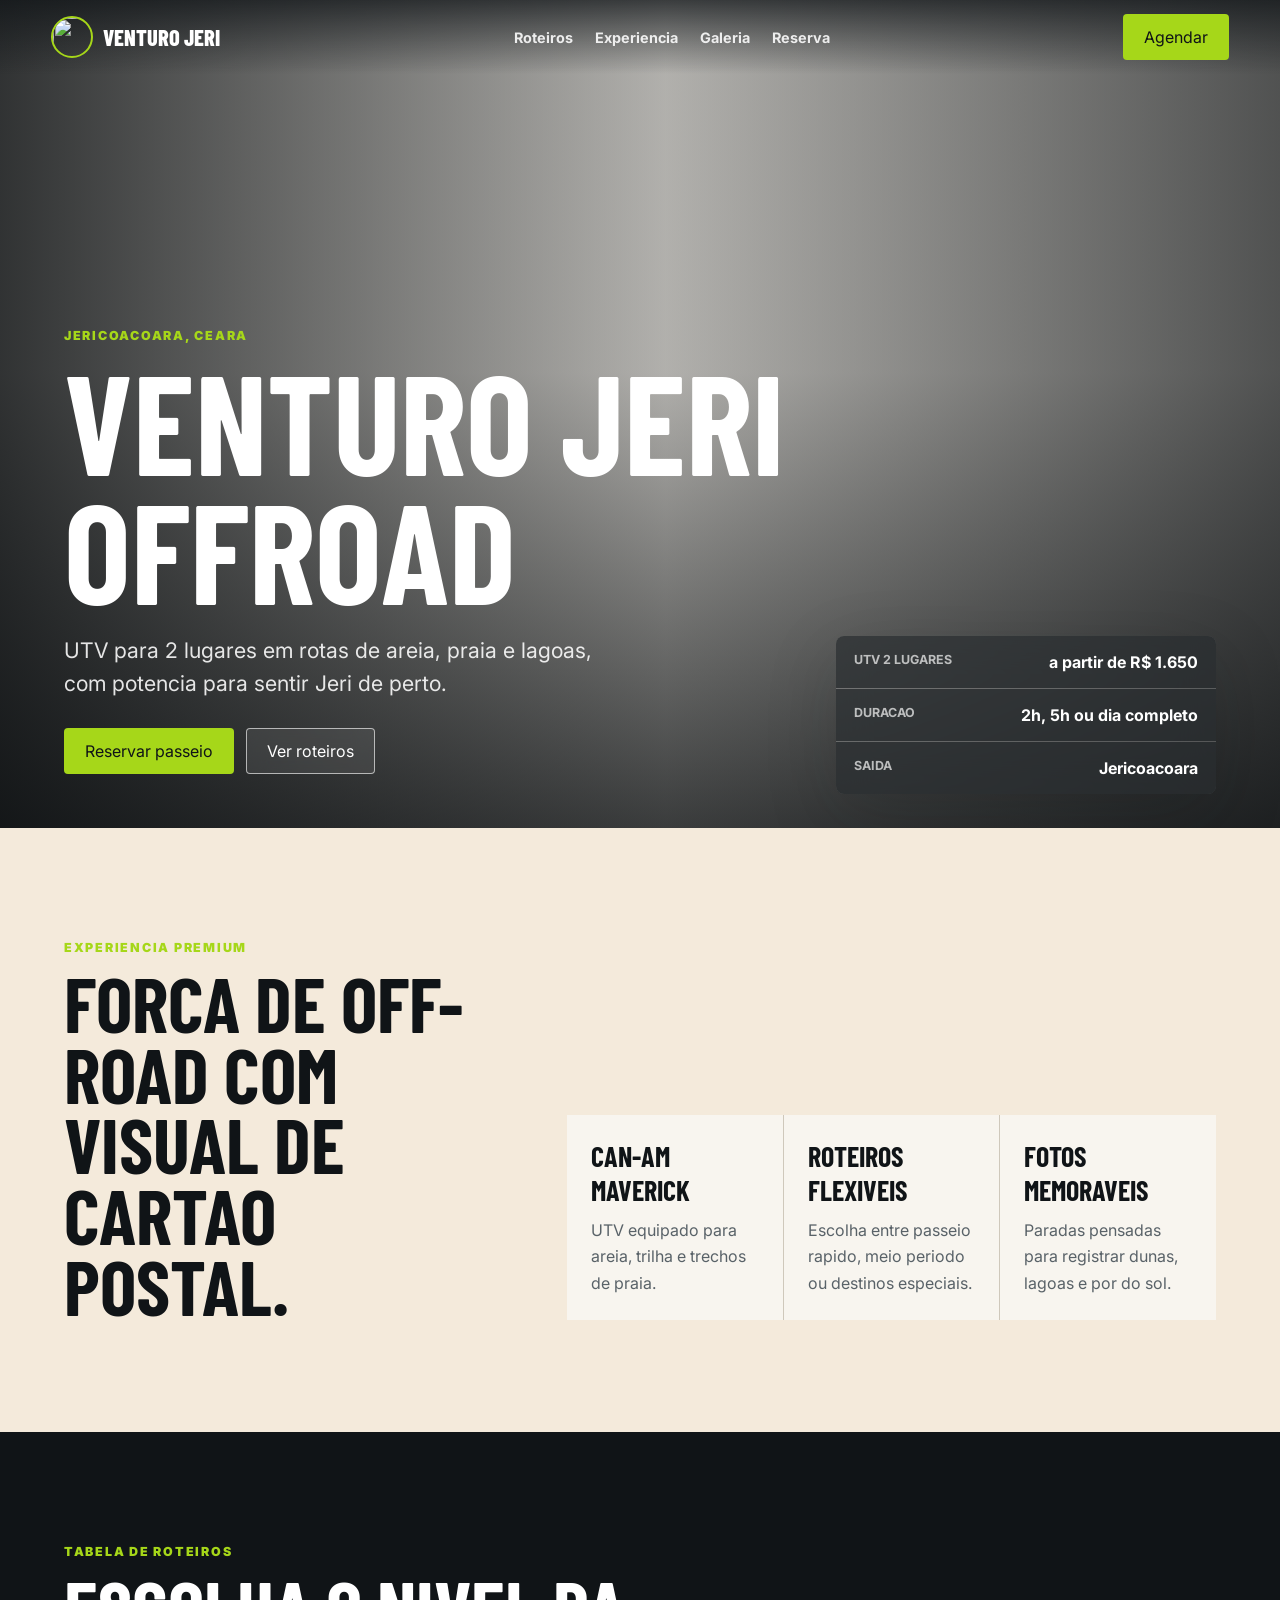
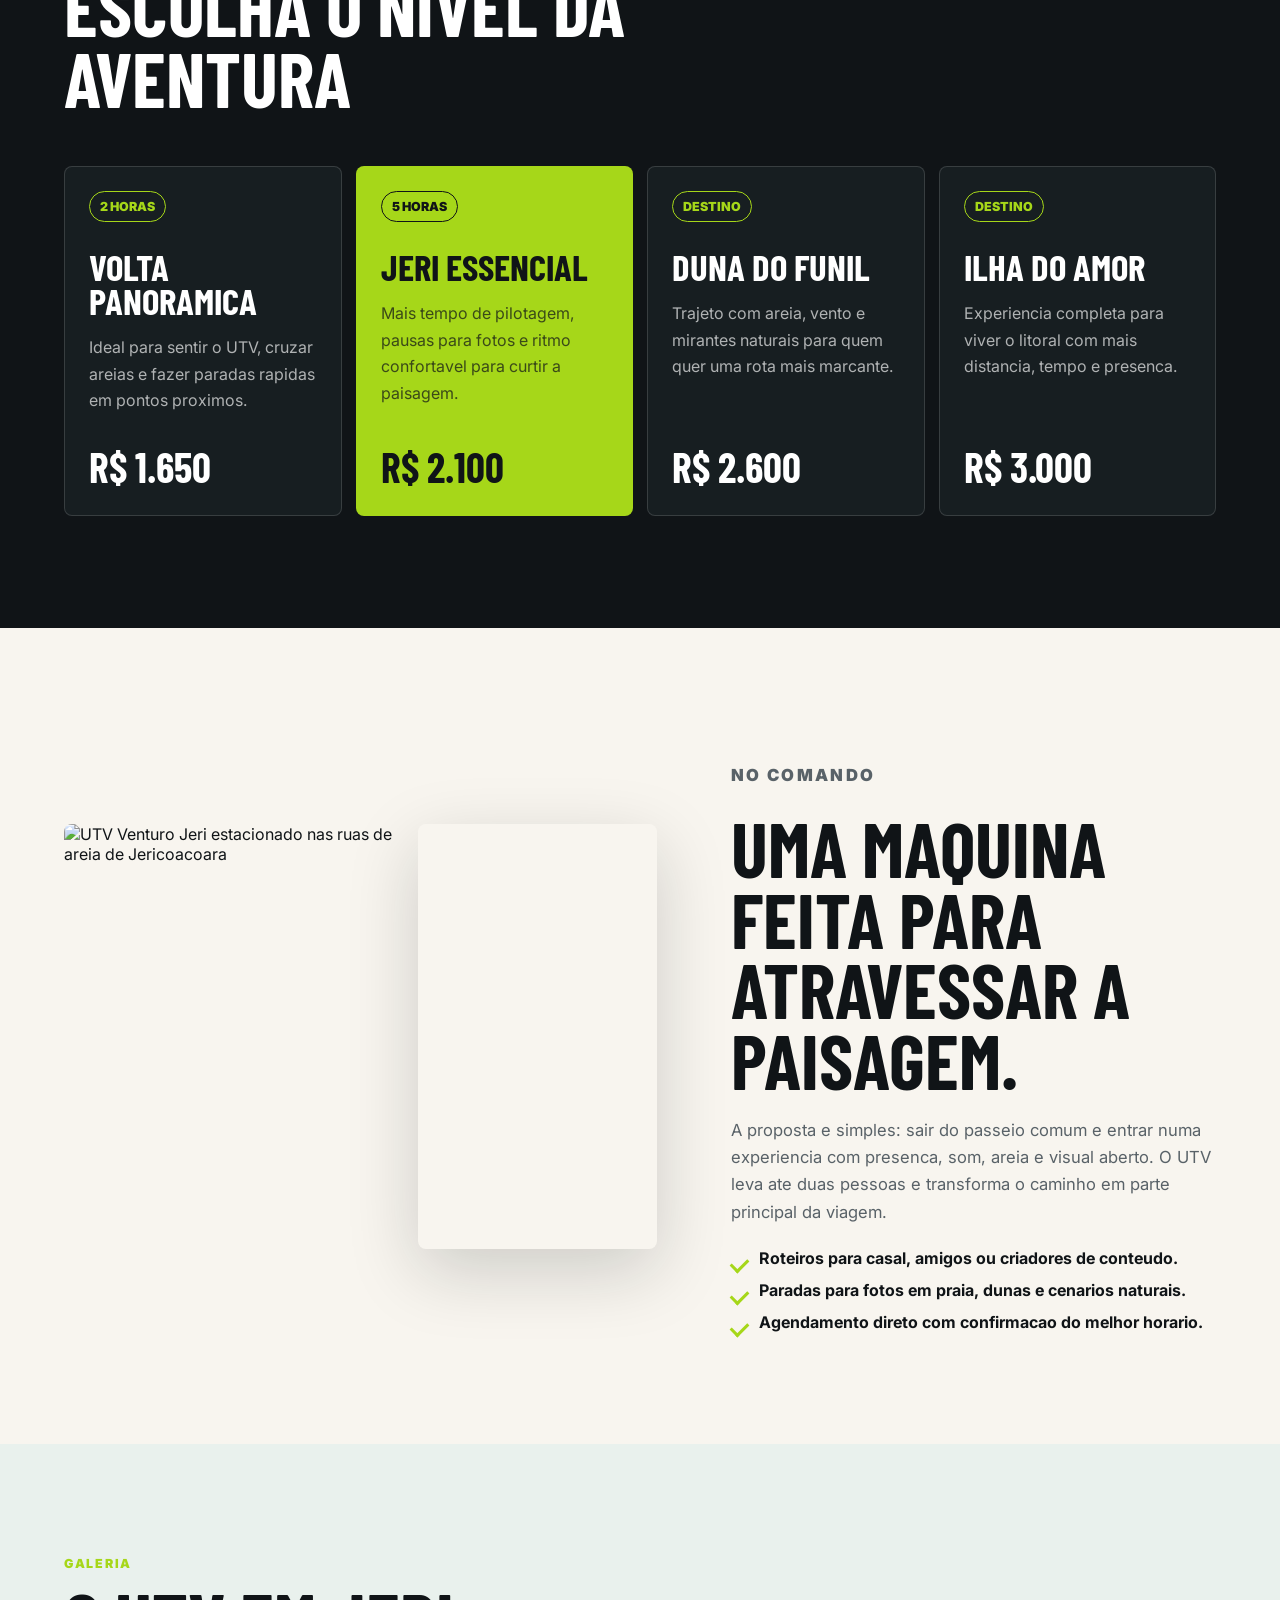
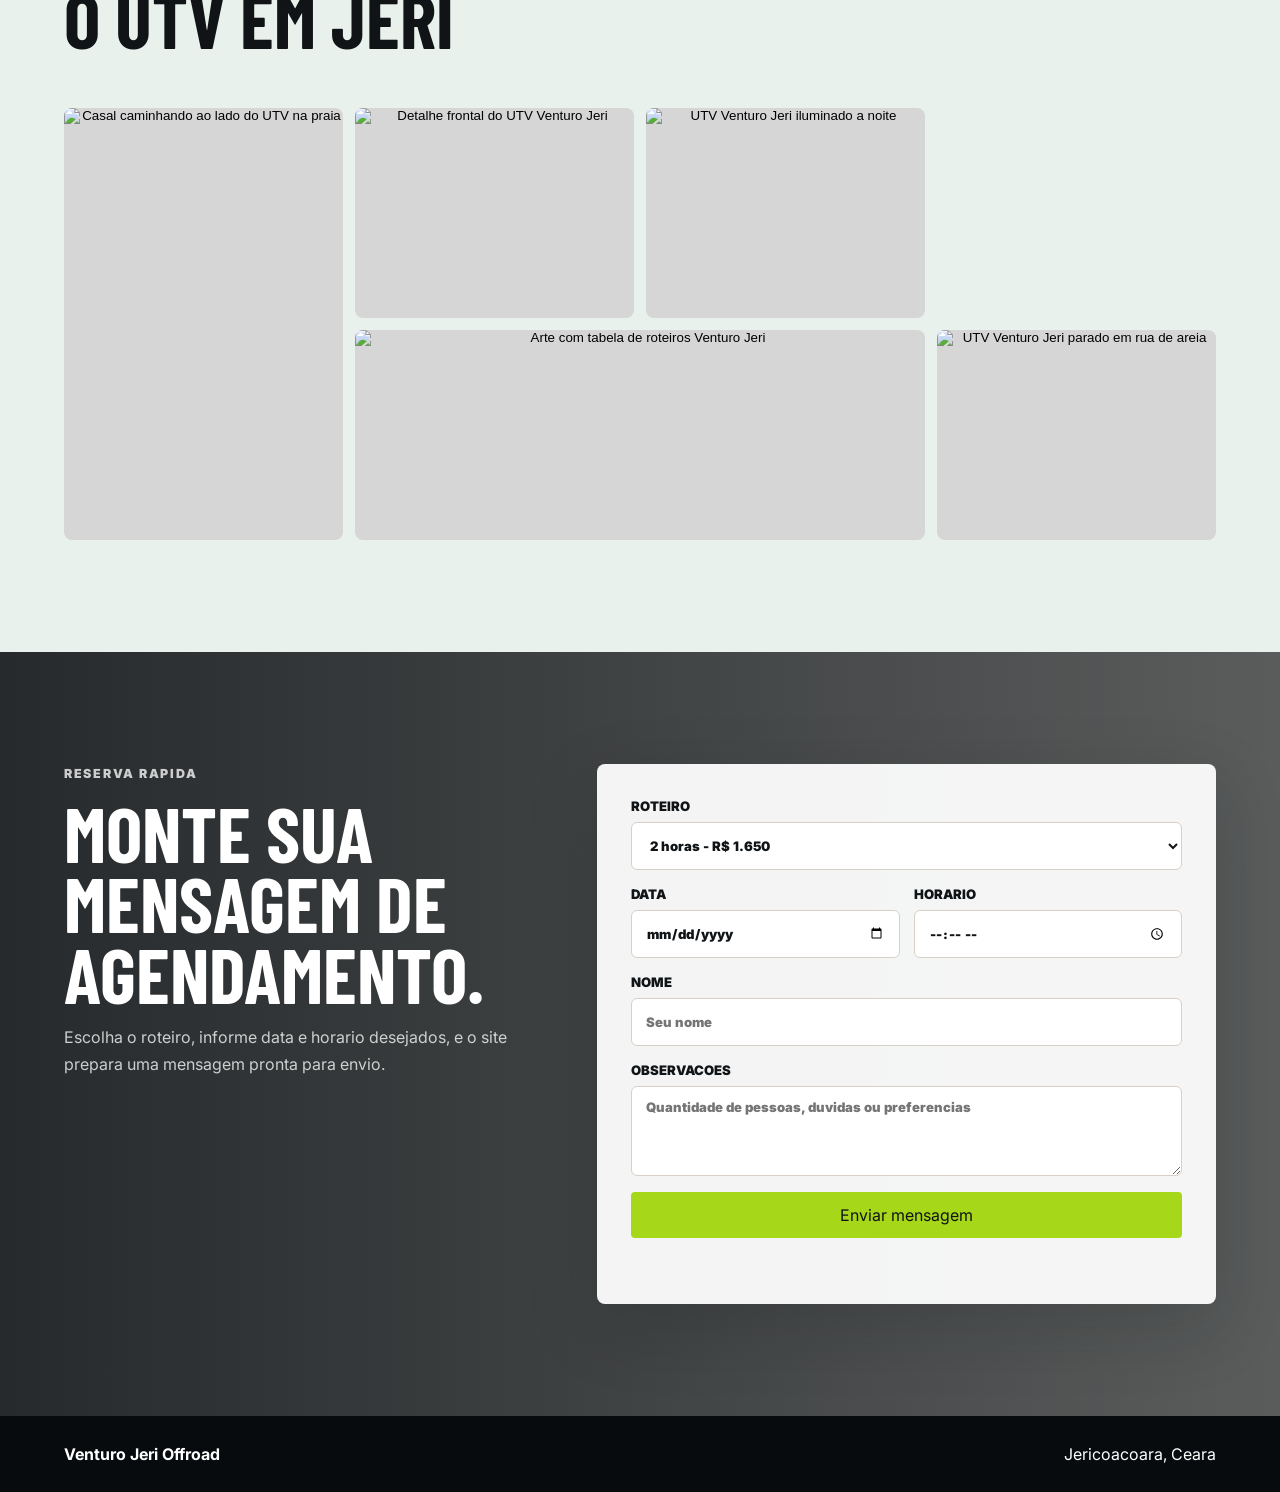
==== index.html @ 663010e0 "Add Supabase lead capture setup" ====
<!doctype html>
<html lang="pt-BR">
  <head>
    <meta charset="utf-8" />
    <meta name="viewport" content="width=device-width, initial-scale=1" />
    <meta
      name="description"
      content="Venturo Jeri Offroad: passeios de UTV em Jericoacoara, Ceara, com roteiros pelas dunas, lagoas e praias."
    />
    <link rel="canonical" href="https://venturojeri.com/" />
    <meta property="og:type" content="website" />
    <meta property="og:url" content="https://venturojeri.com/" />
    <meta property="og:title" content="Venturo Jeri Offroad" />
    <meta
      property="og:description"
      content="Passeios de UTV em Jericoacoara, Ceara, com roteiros pelas dunas, lagoas e praias."
    />
    <meta property="og:image" content="https://venturojeri.com/public/WhatsApp%20Image%202026-07-04%20at%2022.17.43%20(2).jpeg" />
    <meta name="twitter:card" content="summary_large_image" />
    <title>Venturo Jeri Offroad</title>
    <link rel="preconnect" href="https://fonts.googleapis.com" />
    <link rel="preconnect" href="https://fonts.gstatic.com" crossorigin />
    <link
      href="https://fonts.googleapis.com/css2?family=Barlow+Condensed:wght@600;700;800&family=Inter:wght@400;500;600;700&display=swap"
      rel="stylesheet"
    />
    <link rel="stylesheet" href="styles.css" />
  </head>
  <body>
    <header class="site-header" aria-label="Navegacao principal">
      <a class="brand" href="#top" aria-label="Venturo Jeri inicio">
        <img src="public/WhatsApp Image 2026-07-04 at 22.17.35.jpeg" alt="" />
        <span>Venturo Jeri</span>
      </a>
      <nav class="nav-links" aria-label="Secoes">
        <a href="#roteiros">Roteiros</a>
        <a href="#experiencia">Experiencia</a>
        <a href="#galeria">Galeria</a>
        <a href="#reserva">Reserva</a>
      </nav>
      <a class="header-action" href="#reserva">Agendar</a>
    </header>

    <main id="top">
      <section class="hero" aria-labelledby="hero-title">
        <video
          class="hero-media"
          autoplay
          muted
          loop
          playsinline
          poster="public/WhatsApp Image 2026-07-04 at 22.17.41.jpeg"
        >
          <source src="public/WhatsApp Video 2026-07-04 at 22.17.39.mp4" type="video/mp4" />
        </video>
        <div class="hero-overlay"></div>
        <div class="hero-content">
          <p class="eyebrow">Jericoacoara, Ceara</p>
          <h1 id="hero-title">Venturo Jeri Offroad</h1>
          <p class="hero-copy">
            UTV para 2 lugares em rotas de areia, praia e lagoas, com potencia para sentir Jeri de perto.
          </p>
          <div class="hero-actions" aria-label="Acoes principais">
            <a class="primary-button" href="#reserva">Reservar passeio</a>
            <a class="secondary-button" href="#roteiros">Ver roteiros</a>
          </div>
        </div>
        <aside class="hero-panel" aria-label="Resumo do passeio">
          <div>
            <span>UTV 2 lugares</span>
            <strong>a partir de R$ 1.650</strong>
          </div>
          <div>
            <span>Duracao</span>
            <strong>2h, 5h ou dia completo</strong>
          </div>
          <div>
            <span>Saida</span>
            <strong>Jericoacoara</strong>
          </div>
        </aside>
      </section>

      <section class="intro-section" aria-label="Destaques">
        <div class="intro-copy">
          <p class="eyebrow">Experiencia premium</p>
          <h2>Forca de off-road com visual de cartao postal.</h2>
        </div>
        <div class="feature-strip">
          <article>
            <strong>Can-Am Maverick</strong>
            <span>UTV equipado para areia, trilha e trechos de praia.</span>
          </article>
          <article>
            <strong>Roteiros flexiveis</strong>
            <span>Escolha entre passeio rapido, meio periodo ou destinos especiais.</span>
          </article>
          <article>
            <strong>Fotos memoraveis</strong>
            <span>Paradas pensadas para registrar dunas, lagoas e por do sol.</span>
          </article>
        </div>
      </section>

      <section class="routes-section" id="roteiros" aria-labelledby="routes-title">
        <div class="section-heading">
          <p class="eyebrow">Tabela de roteiros</p>
          <h2 id="routes-title">Escolha o nivel da aventura</h2>
        </div>
        <div class="route-grid">
          <article class="route-card">
            <span class="route-time">2 horas</span>
            <h3>Volta panoramica</h3>
            <p>Ideal para sentir o UTV, cruzar areias e fazer paradas rapidas em pontos proximos.</p>
            <strong>R$ 1.650</strong>
          </article>
          <article class="route-card featured">
            <span class="route-time">5 horas</span>
            <h3>Jeri essencial</h3>
            <p>Mais tempo de pilotagem, pausas para fotos e ritmo confortavel para curtir a paisagem.</p>
            <strong>R$ 2.100</strong>
          </article>
          <article class="route-card">
            <span class="route-time">Destino</span>
            <h3>Duna do Funil</h3>
            <p>Trajeto com areia, vento e mirantes naturais para quem quer uma rota mais marcante.</p>
            <strong>R$ 2.600</strong>
          </article>
          <article class="route-card">
            <span class="route-time">Destino</span>
            <h3>Ilha do Amor</h3>
            <p>Experiencia completa para viver o litoral com mais distancia, tempo e presenca.</p>
            <strong>R$ 3.000</strong>
          </article>
        </div>
      </section>

      <section class="experience-section" id="experiencia" aria-labelledby="experience-title">
        <div class="experience-media">
          <img src="public/WhatsApp Image 2026-07-04 at 22.17.40 (1).jpeg" alt="UTV Venturo Jeri estacionado nas ruas de areia de Jericoacoara" />
          <video autoplay muted loop playsinline poster="public/WhatsApp Image 2026-07-04 at 22.17.30.jpeg">
            <source src="public/WhatsApp Video 2026-07-04 at 22.17.34.mp4" type="video/mp4" />
          </video>
        </div>
        <div class="experience-copy">
          <p class="eyebrow">No comando</p>
          <h2 id="experience-title">Uma maquina feita para atravessar a paisagem.</h2>
          <p>
            A proposta e simples: sair do passeio comum e entrar numa experiencia com presenca, som, areia e
            visual aberto. O UTV leva ate duas pessoas e transforma o caminho em parte principal da viagem.
          </p>
          <ul class="check-list">
            <li>Roteiros para casal, amigos ou criadores de conteudo.</li>
            <li>Paradas para fotos em praia, dunas e cenarios naturais.</li>
            <li>Agendamento direto com confirmacao do melhor horario.</li>
          </ul>
        </div>
      </section>

      <section class="gallery-section" id="galeria" aria-labelledby="gallery-title">
        <div class="section-heading">
          <p class="eyebrow">Galeria</p>
          <h2 id="gallery-title">O UTV em Jeri</h2>
        </div>
        <div class="gallery-grid">
          <button class="gallery-item tall" type="button" data-src="public/WhatsApp Image 2026-07-04 at 22.17.41.jpeg">
            <img src="public/WhatsApp Image 2026-07-04 at 22.17.41.jpeg" alt="Casal caminhando ao lado do UTV na praia" />
          </button>
          <button class="gallery-item" type="button" data-src="public/WhatsApp Image 2026-07-04 at 22.17.42.jpeg">
            <img src="public/WhatsApp Image 2026-07-04 at 22.17.42.jpeg" alt="Detalhe frontal do UTV Venturo Jeri" />
          </button>
          <button class="gallery-item" type="button" data-src="public/WhatsApp Image 2026-07-04 at 22.17.30.jpeg">
            <img src="public/WhatsApp Image 2026-07-04 at 22.17.30.jpeg" alt="UTV Venturo Jeri iluminado a noite" />
          </button>
          <button class="gallery-item wide" type="button" data-src="public/WhatsApp Image 2026-07-04 at 22.17.43 (2).jpeg">
            <img src="public/WhatsApp Image 2026-07-04 at 22.17.43 (2).jpeg" alt="Arte com tabela de roteiros Venturo Jeri" />
          </button>
          <button class="gallery-item" type="button" data-src="public/WhatsApp Image 2026-07-04 at 22.17.40 (1).jpeg">
            <img src="public/WhatsApp Image 2026-07-04 at 22.17.40 (1).jpeg" alt="UTV Venturo Jeri parado em rua de areia" />
          </button>
        </div>
      </section>

      <section class="booking-section" id="reserva" aria-labelledby="booking-title">
        <div class="booking-copy">
          <p class="eyebrow">Reserva rapida</p>
          <h2 id="booking-title">Monte sua mensagem de agendamento.</h2>
          <p>
            Escolha o roteiro, informe data e horario desejados, e o site prepara uma mensagem pronta para envio.
          </p>
        </div>
        <form class="booking-form" id="booking-form">
          <label>
            Roteiro
            <select id="route" name="route">
              <option value="2 horas - R$ 1.650">2 horas - R$ 1.650</option>
              <option value="5 horas - R$ 2.100">5 horas - R$ 2.100</option>
              <option value="Duna do Funil - R$ 2.600">Duna do Funil - R$ 2.600</option>
              <option value="Ilha do Amor - R$ 3.000">Ilha do Amor - R$ 3.000</option>
            </select>
          </label>
          <div class="form-row">
            <label>
              Data
              <input id="date" name="date" type="date" />
            </label>
            <label>
              Horario
              <input id="time" name="time" type="time" />
            </label>
          </div>
          <label>
            Nome
            <input id="name" name="name" type="text" placeholder="Seu nome" autocomplete="name" />
          </label>
          <label>
            Observacoes
            <textarea id="notes" name="notes" rows="4" placeholder="Quantidade de pessoas, duvidas ou preferencias"></textarea>
          </label>
          <button class="primary-button full" id="booking-submit" type="submit">Enviar mensagem</button>
          <p class="form-status" id="form-status" aria-live="polite"></p>
        </form>
      </section>
    </main>

    <div class="lightbox" id="lightbox" hidden>
      <button class="lightbox-close" type="button" aria-label="Fechar imagem">x</button>
      <img src="" alt="" />
    </div>

    <footer class="site-footer">
      <strong>Venturo Jeri Offroad</strong>
      <span>Jericoacoara, Ceara</span>
    </footer>

    <script src="script.js"></script>
  </body>
</html>
---- styles.css ----
:root {
  --ink: #101417;
  --muted: #596268;
  --paper: #f8f5ef;
  --sand: #d5ad72;
  --sea: #0f6f7c;
  --lime: #a6d719;
  --blue: #153f8f;
  --white: #ffffff;
  --shadow: 0 22px 70px rgba(16, 20, 23, 0.18);
}

* {
  box-sizing: border-box;
}

html {
  scroll-behavior: smooth;
}

body {
  margin: 0;
  color: var(--ink);
  background: var(--paper);
  font-family: Inter, system-ui, -apple-system, BlinkMacSystemFont, "Segoe UI", sans-serif;
}

img,
video {
  display: block;
  max-width: 100%;
}

a {
  color: inherit;
  text-decoration: none;
}

.site-header {
  position: fixed;
  top: 0;
  left: 0;
  right: 0;
  z-index: 20;
  display: grid;
  grid-template-columns: auto 1fr auto;
  align-items: center;
  gap: 24px;
  padding: 14px clamp(18px, 4vw, 52px);
  color: var(--white);
  background: linear-gradient(180deg, rgba(16, 20, 23, 0.74), rgba(16, 20, 23, 0));
}

.brand {
  display: inline-flex;
  align-items: center;
  gap: 10px;
  font-family: "Barlow Condensed", sans-serif;
  font-size: 1.4rem;
  font-weight: 800;
  text-transform: uppercase;
}

.brand img {
  width: 42px;
  height: 42px;
  border-radius: 50%;
  object-fit: cover;
  border: 2px solid var(--lime);
}

.nav-links {
  justify-self: center;
  display: flex;
  gap: 22px;
  font-size: 0.9rem;
  font-weight: 700;
}

.nav-links a {
  opacity: 0.88;
}

.nav-links a:hover {
  opacity: 1;
}

.header-action,
.primary-button,
.secondary-button {
  display: inline-flex;
  align-items: center;
  justify-content: center;
  min-height: 46px;
  padding: 0 20px;
  border-radius: 4px;
  font-weight: 800;
  border: 1px solid transparent;
  cursor: pointer;
  font: inherit;
}

.header-action,
.primary-button {
  color: #101417;
  background: var(--lime);
}

.secondary-button {
  color: var(--white);
  border-color: rgba(255, 255, 255, 0.62);
  background: rgba(255, 255, 255, 0.08);
  backdrop-filter: blur(10px);
}

.hero {
  position: relative;
  min-height: 92vh;
  display: grid;
  align-items: end;
  padding: 132px clamp(18px, 5vw, 70px) 54px;
  color: var(--white);
  overflow: hidden;
}

.hero-media,
.hero-overlay {
  position: absolute;
  inset: 0;
  width: 100%;
  height: 100%;
}

.hero-media {
  object-fit: cover;
}

.hero-overlay {
  background:
    linear-gradient(90deg, rgba(8, 11, 13, 0.82), rgba(8, 11, 13, 0.25) 52%, rgba(8, 11, 13, 0.68)),
    linear-gradient(0deg, rgba(8, 11, 13, 0.72), rgba(8, 11, 13, 0.06) 55%);
}

.hero-content {
  position: relative;
  z-index: 2;
  width: min(760px, 100%);
}

.eyebrow {
  margin: 0 0 12px;
  color: var(--lime);
  font-size: 0.78rem;
  font-weight: 900;
  letter-spacing: 0.14em;
  text-transform: uppercase;
}

h1,
h2,
h3 {
  margin: 0;
  font-family: "Barlow Condensed", Impact, sans-serif;
  line-height: 0.92;
  text-transform: uppercase;
}

h1 {
  max-width: 760px;
  font-size: clamp(4.6rem, 11vw, 9.6rem);
}

h2 {
  font-size: clamp(2.8rem, 6vw, 5.6rem);
}

h3 {
  font-size: 2.3rem;
}

.hero-copy {
  max-width: 560px;
  margin: 20px 0 28px;
  color: rgba(255, 255, 255, 0.88);
  font-size: clamp(1.05rem, 2vw, 1.34rem);
  line-height: 1.55;
}

.hero-actions {
  display: flex;
  flex-wrap: wrap;
  gap: 12px;
}

.hero-panel {
  position: absolute;
  right: clamp(18px, 5vw, 70px);
  bottom: 34px;
  z-index: 3;
  width: min(380px, calc(100% - 36px));
  display: grid;
  gap: 1px;
  overflow: hidden;
  border-radius: 8px;
  background: rgba(255, 255, 255, 0.2);
  box-shadow: var(--shadow);
  backdrop-filter: blur(18px);
}

.hero-panel div {
  display: flex;
  justify-content: space-between;
  gap: 18px;
  padding: 16px 18px;
  background: rgba(16, 20, 23, 0.62);
}

.hero-panel span {
  color: rgba(255, 255, 255, 0.68);
  font-size: 0.78rem;
  font-weight: 700;
  text-transform: uppercase;
}

.hero-panel strong {
  text-align: right;
}

section:not(.hero) {
  padding: clamp(62px, 9vw, 112px) clamp(18px, 5vw, 70px);
}

.intro-section {
  display: grid;
  grid-template-columns: minmax(260px, 0.8fr) 1.2fr;
  gap: clamp(32px, 6vw, 70px);
  align-items: end;
  background: #f4eadb;
}

.feature-strip {
  display: grid;
  grid-template-columns: repeat(3, 1fr);
  gap: 1px;
  background: rgba(16, 20, 23, 0.16);
}

.feature-strip article {
  min-height: 150px;
  padding: 24px;
  background: var(--paper);
}

.feature-strip strong,
.feature-strip span {
  display: block;
}

.feature-strip strong {
  margin-bottom: 10px;
  font-family: "Barlow Condensed", sans-serif;
  font-size: 1.75rem;
  text-transform: uppercase;
}

.feature-strip span,
.route-card p,
.experience-copy p,
.booking-copy p {
  color: var(--muted);
  line-height: 1.65;
}

.routes-section {
  background: var(--ink);
  color: var(--white);
}

.section-heading {
  max-width: 780px;
  margin-bottom: clamp(28px, 5vw, 54px);
}

.route-grid {
  display: grid;
  grid-template-columns: repeat(4, 1fr);
  gap: 14px;
}

.route-card {
  min-height: 350px;
  display: flex;
  flex-direction: column;
  padding: 24px;
  border: 1px solid rgba(255, 255, 255, 0.14);
  border-radius: 8px;
  background: #171e21;
}

.route-card.featured {
  color: var(--ink);
  background: var(--lime);
  border-color: transparent;
}

.route-time {
  width: fit-content;
  margin-bottom: 28px;
  padding: 7px 10px;
  color: var(--lime);
  border: 1px solid currentColor;
  border-radius: 999px;
  font-size: 0.78rem;
  font-weight: 900;
  text-transform: uppercase;
}

.featured .route-time {
  color: var(--ink);
}

.route-card p {
  margin: 16px 0 auto;
  color: rgba(255, 255, 255, 0.66);
}

.featured p {
  color: rgba(16, 20, 23, 0.72);
}

.route-card strong {
  margin-top: 24px;
  font-family: "Barlow Condensed", sans-serif;
  font-size: 2.6rem;
}

.experience-section {
  display: grid;
  grid-template-columns: 1.1fr 0.9fr;
  gap: clamp(32px, 6vw, 74px);
  align-items: center;
}

.experience-media {
  display: grid;
  grid-template-columns: 0.9fr 1.1fr;
  gap: 14px;
  align-items: end;
}

.experience-media img,
.experience-media video,
.gallery-item img {
  width: 100%;
  height: 100%;
  object-fit: cover;
}

.experience-media img {
  aspect-ratio: 4 / 5;
  border-radius: 8px;
}

.experience-media video {
  aspect-ratio: 3 / 4;
  border-radius: 8px;
  box-shadow: var(--shadow);
}

.experience-copy p {
  margin: 22px 0;
  font-size: 1.04rem;
}

.check-list {
  display: grid;
  gap: 12px;
  margin: 0;
  padding: 0;
  list-style: none;
}

.check-list li {
  position: relative;
  padding-left: 28px;
  font-weight: 700;
}

.check-list li::before {
  content: "";
  position: absolute;
  left: 0;
  top: 0.58em;
  width: 14px;
  height: 8px;
  border-left: 3px solid var(--lime);
  border-bottom: 3px solid var(--lime);
  transform: rotate(-45deg);
}

.gallery-section {
  background: #e9f1ed;
}

.gallery-grid {
  display: grid;
  grid-template-columns: repeat(4, 1fr);
  grid-auto-rows: 210px;
  gap: 12px;
}

.gallery-item {
  padding: 0;
  overflow: hidden;
  border: 0;
  border-radius: 8px;
  background: #d6d6d6;
  cursor: pointer;
}

.gallery-item img {
  transition: transform 0.35s ease;
}

.gallery-item:hover img {
  transform: scale(1.05);
}

.gallery-item.tall {
  grid-row: span 2;
}

.gallery-item.wide {
  grid-column: span 2;
}

.booking-section {
  display: grid;
  grid-template-columns: 0.85fr 1.15fr;
  gap: clamp(28px, 6vw, 76px);
  align-items: start;
  color: var(--white);
  background:
    linear-gradient(90deg, rgba(16, 20, 23, 0.9), rgba(16, 20, 23, 0.68)),
    url("public/WhatsApp Image 2026-07-04 at 22.17.43.jpeg") center / cover;
}

.booking-copy p {
  color: rgba(255, 255, 255, 0.76);
}

.booking-form {
  display: grid;
  gap: 16px;
  padding: clamp(20px, 4vw, 34px);
  border-radius: 8px;
  background: rgba(255, 255, 255, 0.94);
  color: var(--ink);
  box-shadow: var(--shadow);
}

.form-row {
  display: grid;
  grid-template-columns: 1fr 1fr;
  gap: 14px;
}

label {
  display: grid;
  gap: 8px;
  font-size: 0.82rem;
  font-weight: 900;
  text-transform: uppercase;
}

input,
select,
textarea {
  width: 100%;
  min-height: 48px;
  padding: 12px 14px;
  color: var(--ink);
  border: 1px solid #d8d0c5;
  border-radius: 6px;
  background: var(--white);
  font: inherit;
}

textarea {
  resize: vertical;
}

.primary-button.full {
  width: 100%;
}

.form-status {
  min-height: 20px;
  margin: -4px 0 0;
  color: var(--muted);
  font-size: 0.88rem;
  font-weight: 700;
  line-height: 1.4;
  text-transform: none;
}

.lightbox {
  position: fixed;
  inset: 0;
  z-index: 50;
  display: grid;
  place-items: center;
  padding: 22px;
  background: rgba(16, 20, 23, 0.9);
}

.lightbox[hidden] {
  display: none;
}

.lightbox img {
  max-height: 88vh;
  border-radius: 8px;
  box-shadow: var(--shadow);
}

.lightbox-close {
  position: absolute;
  top: 18px;
  right: 18px;
  width: 44px;
  height: 44px;
  border: 1px solid rgba(255, 255, 255, 0.4);
  border-radius: 50%;
  color: var(--white);
  background: rgba(255, 255, 255, 0.08);
  font-size: 1.1rem;
  cursor: pointer;
}

.site-footer {
  display: flex;
  justify-content: space-between;
  gap: 18px;
  padding: 28px clamp(18px, 5vw, 70px);
  color: var(--white);
  background: #080b0d;
}

@media (max-width: 980px) {
  .site-header {
    grid-template-columns: 1fr auto;
  }

  .nav-links {
    display: none;
  }

  .hero {
    min-height: 96vh;
    padding-bottom: 230px;
  }

  .hero-panel {
    left: 18px;
    right: 18px;
    bottom: 26px;
    width: auto;
  }

  .intro-section,
  .experience-section,
  .booking-section {
    grid-template-columns: 1fr;
  }

  .feature-strip,
  .route-grid {
    grid-template-columns: repeat(2, 1fr);
  }

  .gallery-grid {
    grid-template-columns: repeat(2, 1fr);
  }
}

@media (max-width: 620px) {
  .site-header {
    padding: 12px 14px;
  }

  .brand span {
    font-size: 1.1rem;
  }

  .header-action {
    min-height: 40px;
    padding: 0 14px;
  }

  h1 {
    font-size: clamp(4.1rem, 18vw, 5.8rem);
  }

  h2 {
    font-size: 3rem;
  }

  .hero {
    padding-left: 16px;
    padding-right: 16px;
  }

  .hero-panel div {
    display: grid;
    gap: 4px;
  }

  .hero-panel strong {
    text-align: left;
  }

  .hero-actions,
  .feature-strip,
  .route-grid,
  .gallery-grid,
  .form-row,
  .site-footer {
    grid-template-columns: 1fr;
  }

  .hero-actions {
    display: grid;
  }

  .experience-media {
    grid-template-columns: 1fr;
  }

  .gallery-item.tall,
  .gallery-item.wide {
    grid-column: auto;
    grid-row: auto;
  }
}
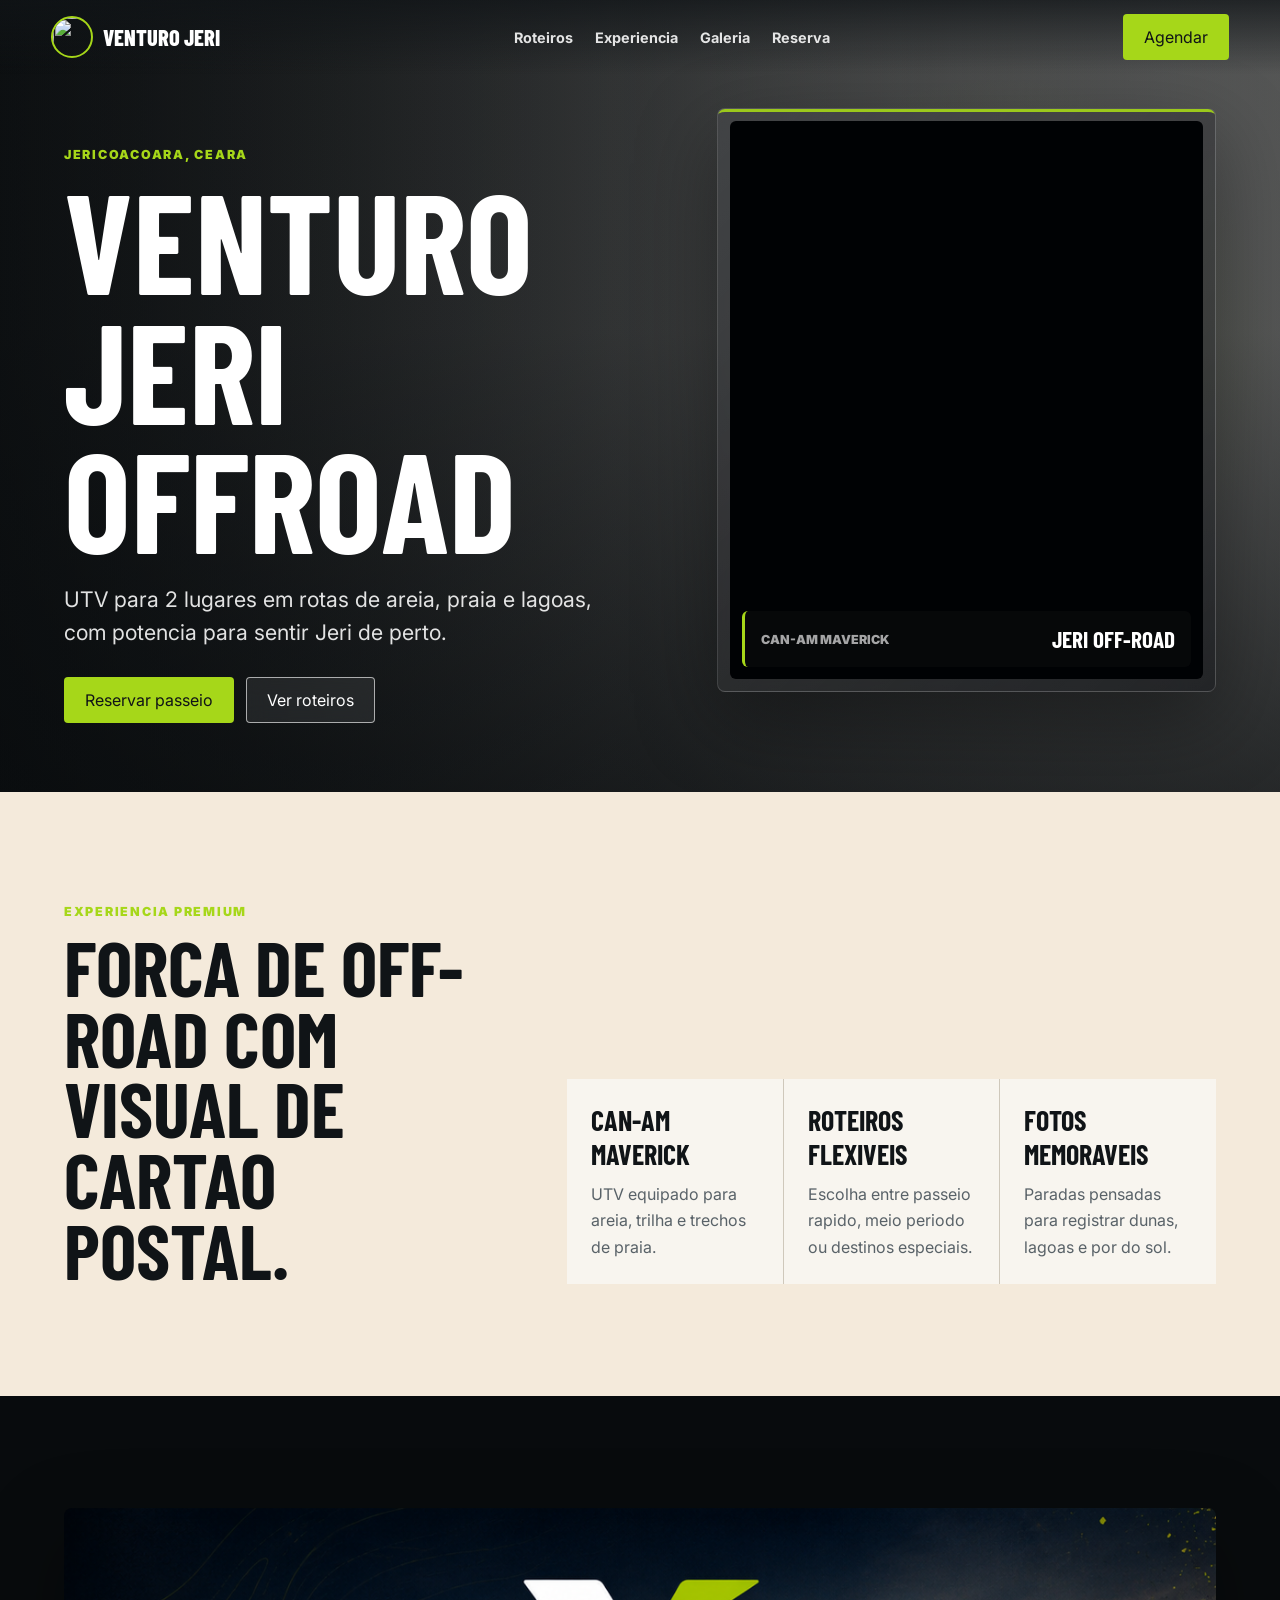
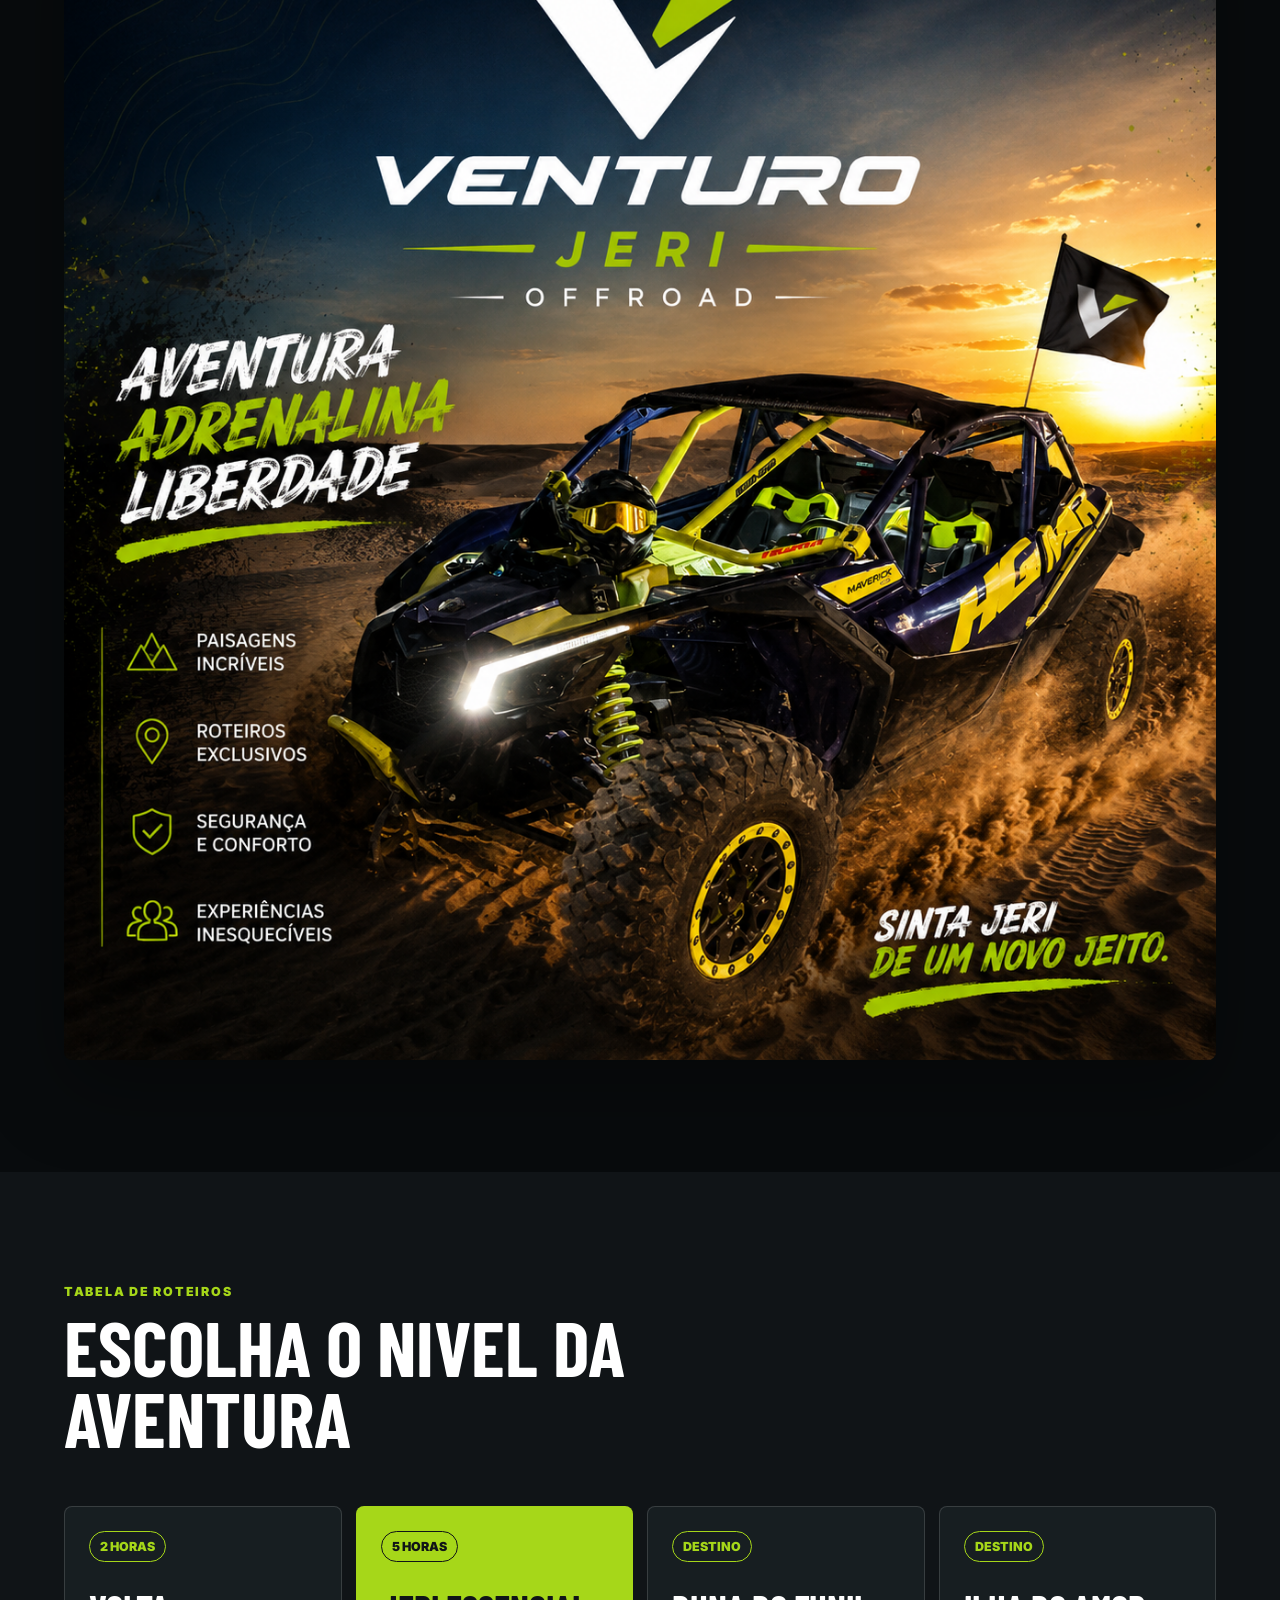
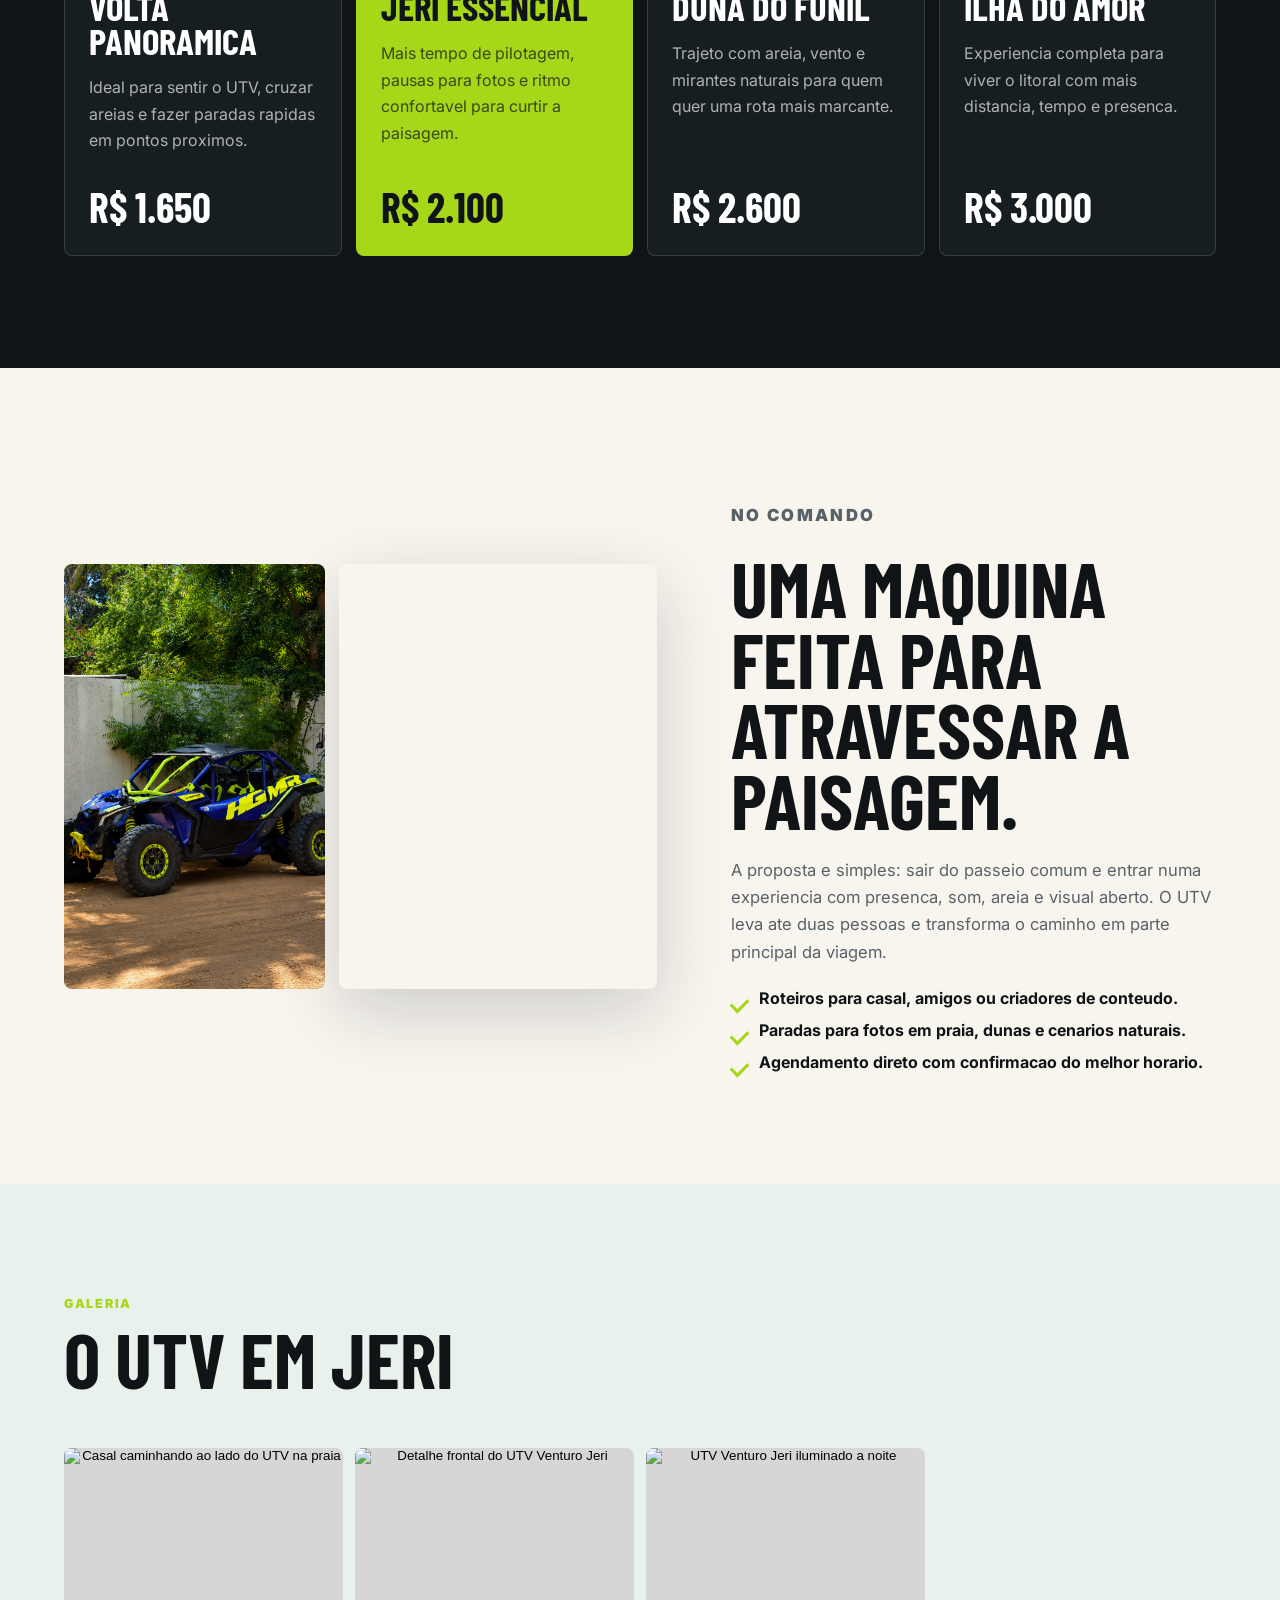
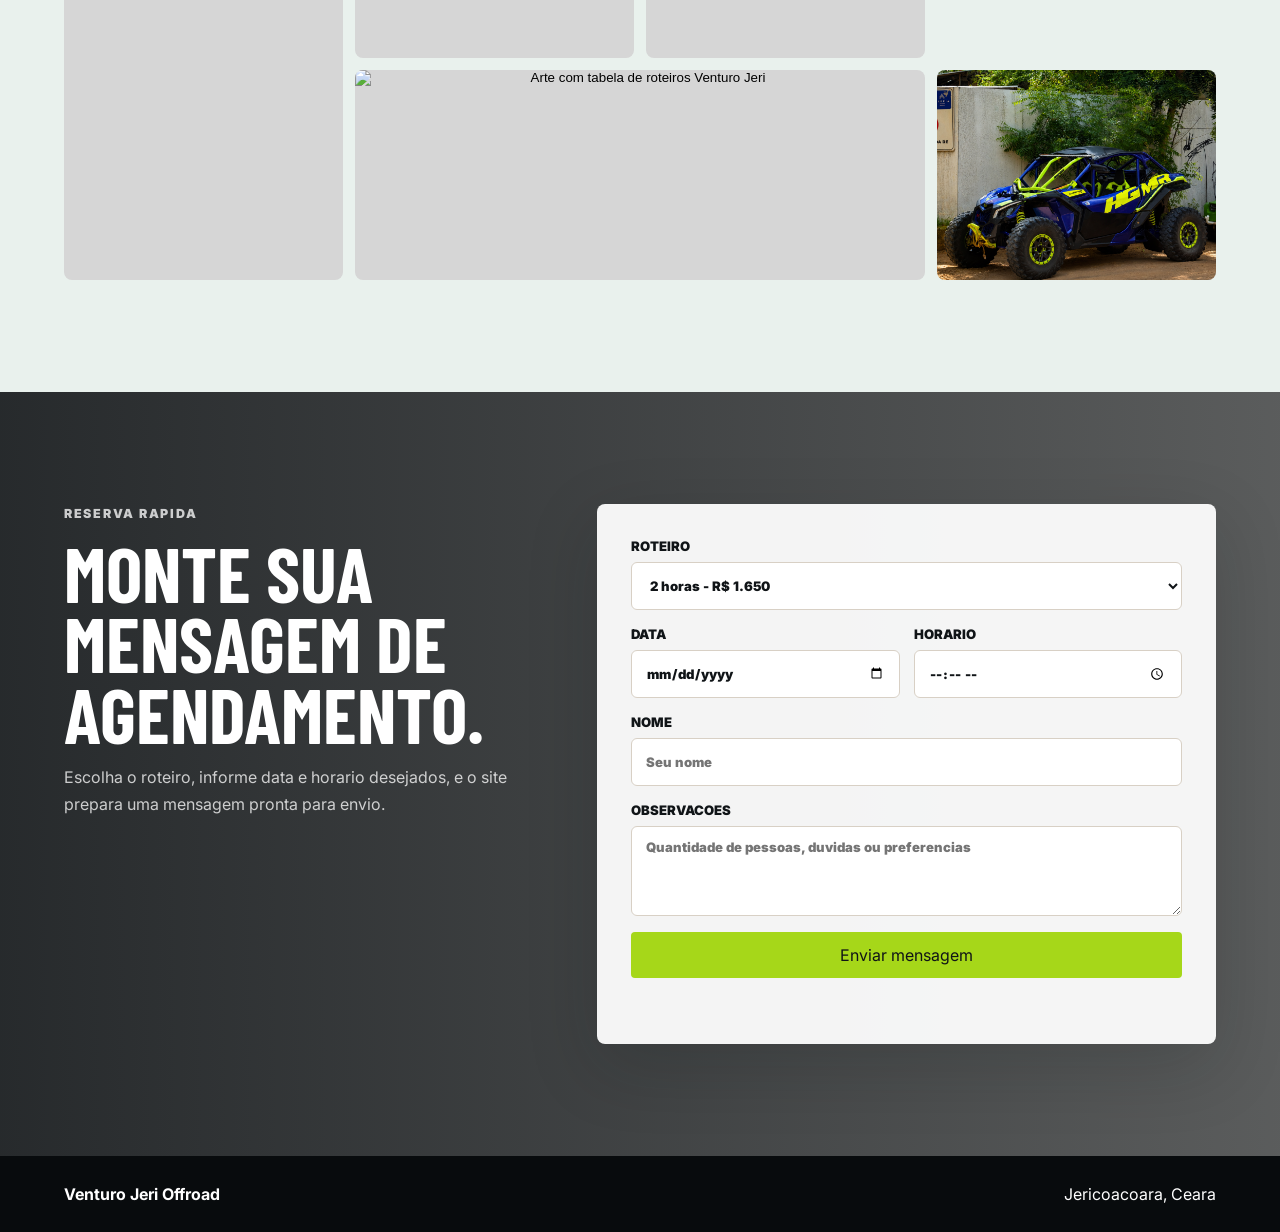
==== commit 05742eb0: "Add Instagram links page and updated media" ====
--- a/index.html
+++ b/index.html
@@ -43,16 +43,22 @@
 
     <main id="top">
       <section class="hero" aria-labelledby="hero-title">
-        <video
-          class="hero-media"
-          autoplay
-          muted
-          loop
-          playsinline
-          poster="public/WhatsApp Image 2026-07-04 at 22.17.41.jpeg"
-        >
-          <source src="public/WhatsApp Video 2026-07-04 at 22.17.39.mp4" type="video/mp4" />
-        </video>
+        <div class="hero-video-frame" aria-hidden="true">
+          <video
+            class="hero-media"
+            autoplay
+            muted
+            loop
+            playsinline
+            poster="public/WhatsApp Image 2026-07-04 at 22.17.41.jpeg"
+          >
+            <source src="public/WhatsApp Video 2026-07-04 at 22.17.34.mp4" type="video/mp4" />
+          </video>
+          <div class="hero-video-meta">
+            <span>Can-Am Maverick</span>
+            <strong>Jeri off-road</strong>
+          </div>
+        </div>
         <div class="hero-overlay"></div>
         <div class="hero-content">
           <p class="eyebrow">Jericoacoara, Ceara</p>
@@ -65,20 +71,6 @@
             <a class="secondary-button" href="#roteiros">Ver roteiros</a>
           </div>
         </div>
-        <aside class="hero-panel" aria-label="Resumo do passeio">
-          <div>
-            <span>UTV 2 lugares</span>
-            <strong>a partir de R$ 1.650</strong>
-          </div>
-          <div>
-            <span>Duracao</span>
-            <strong>2h, 5h ou dia completo</strong>
-          </div>
-          <div>
-            <span>Saida</span>
-            <strong>Jericoacoara</strong>
-          </div>
-        </aside>
       </section>
 
       <section class="intro-section" aria-label="Destaques">
@@ -100,6 +92,13 @@
             <span>Paradas pensadas para registrar dunas, lagoas e por do sol.</span>
           </article>
         </div>
+      </section>
+
+      <section class="promo-section" aria-label="Venturo Jeri Offroad">
+        <img
+          src="public/divulgarpagina.png"
+          alt="Venturo Jeri Offroad com UTV nas dunas e chamada aventura, adrenalina e liberdade"
+        />
       </section>
 
       <section class="routes-section" id="roteiros" aria-labelledby="routes-title">
@@ -137,7 +136,7 @@
 
       <section class="experience-section" id="experiencia" aria-labelledby="experience-title">
         <div class="experience-media">
-          <img src="public/WhatsApp Image 2026-07-04 at 22.17.40 (1).jpeg" alt="UTV Venturo Jeri estacionado nas ruas de areia de Jericoacoara" />
+          <img src="public/refeita.png" alt="UTV Venturo Jeri estacionado nas ruas de areia de Jericoacoara" />
           <video autoplay muted loop playsinline poster="public/WhatsApp Image 2026-07-04 at 22.17.30.jpeg">
             <source src="public/WhatsApp Video 2026-07-04 at 22.17.34.mp4" type="video/mp4" />
           </video>
@@ -175,8 +174,8 @@
           <button class="gallery-item wide" type="button" data-src="public/WhatsApp Image 2026-07-04 at 22.17.43 (2).jpeg">
             <img src="public/WhatsApp Image 2026-07-04 at 22.17.43 (2).jpeg" alt="Arte com tabela de roteiros Venturo Jeri" />
           </button>
-          <button class="gallery-item" type="button" data-src="public/WhatsApp Image 2026-07-04 at 22.17.40 (1).jpeg">
-            <img src="public/WhatsApp Image 2026-07-04 at 22.17.40 (1).jpeg" alt="UTV Venturo Jeri parado em rua de areia" />
+          <button class="gallery-item" type="button" data-src="public/refeita.png">
+            <img src="public/refeita.png" alt="UTV Venturo Jeri parado em rua de areia" />
           </button>
         </div>
       </section>
--- a/styles.css
+++ b/styles.css
@@ -123,7 +123,7 @@
   overflow: hidden;
 }
 
-.hero-media,
+.hero-video-frame,
 .hero-overlay {
   position: absolute;
   inset: 0;
@@ -131,8 +131,21 @@
   height: 100%;
 }
 
+.hero-video-frame {
+  overflow: hidden;
+}
+
 .hero-media {
+  width: 100%;
+  height: 100%;
   object-fit: cover;
+  filter: contrast(1.08) saturate(1.14) brightness(0.94);
+  transform: scale(1.015);
+  transform-origin: center;
+}
+
+.hero-video-meta {
+  display: none;
 }
 
 .hero-overlay {
@@ -192,38 +205,91 @@
   gap: 12px;
 }
 
-.hero-panel {
-  position: absolute;
-  right: clamp(18px, 5vw, 70px);
-  bottom: 34px;
-  z-index: 3;
-  width: min(380px, calc(100% - 36px));
-  display: grid;
-  gap: 1px;
-  overflow: hidden;
-  border-radius: 8px;
-  background: rgba(255, 255, 255, 0.2);
-  box-shadow: var(--shadow);
-  backdrop-filter: blur(18px);
-}
-
-.hero-panel div {
-  display: flex;
-  justify-content: space-between;
-  gap: 18px;
-  padding: 16px 18px;
-  background: rgba(16, 20, 23, 0.62);
-}
-
-.hero-panel span {
-  color: rgba(255, 255, 255, 0.68);
-  font-size: 0.78rem;
-  font-weight: 700;
-  text-transform: uppercase;
-}
-
-.hero-panel strong {
-  text-align: right;
+@media (min-width: 981px) {
+  .hero {
+    min-height: 88vh;
+    align-items: center;
+    background:
+      radial-gradient(circle at 78% 45%, rgba(166, 215, 25, 0.16), rgba(166, 215, 25, 0) 26%),
+      linear-gradient(90deg, rgba(8, 11, 13, 0.94), rgba(8, 11, 13, 0.76) 50%, rgba(8, 11, 13, 0.34)),
+      url("public/WhatsApp Image 2026-07-04 at 22.17.41.jpeg") center / cover;
+  }
+
+  .hero-video-frame {
+    inset: 108px clamp(34px, 5vw, 78px) 100px auto;
+    z-index: 2;
+    width: min(39vw, 510px);
+    height: auto;
+    padding: 12px;
+    border: 1px solid rgba(255, 255, 255, 0.16);
+    border-radius: 8px;
+    background:
+      linear-gradient(135deg, rgba(255, 255, 255, 0.16), rgba(255, 255, 255, 0.04)),
+      rgba(8, 11, 13, 0.54);
+    box-shadow: 0 28px 80px rgba(0, 0, 0, 0.36);
+    backdrop-filter: blur(18px);
+  }
+
+  .hero-video-frame::before {
+    content: "";
+    position: absolute;
+    inset: -1px;
+    z-index: -1;
+    border-radius: 8px;
+    border-top: 4px solid var(--lime);
+    opacity: 0.9;
+  }
+
+  .hero-media {
+    position: relative;
+    width: 100%;
+    height: 100%;
+    object-fit: cover;
+    border-radius: 6px;
+    background: #080b0d;
+    transform: none;
+  }
+
+  .hero-video-meta {
+    position: absolute;
+    left: 24px;
+    right: 24px;
+    bottom: 24px;
+    display: flex;
+    align-items: center;
+    justify-content: space-between;
+    gap: 16px;
+    padding: 14px 16px;
+    border-left: 3px solid var(--lime);
+    border-radius: 6px;
+    background: rgba(8, 11, 13, 0.76);
+    backdrop-filter: blur(12px);
+  }
+
+  .hero-video-meta span {
+    color: rgba(255, 255, 255, 0.64);
+    font-size: 0.78rem;
+    font-weight: 900;
+    text-transform: uppercase;
+  }
+
+  .hero-video-meta strong {
+    font-family: "Barlow Condensed", sans-serif;
+    font-size: 1.45rem;
+    text-transform: uppercase;
+  }
+
+  .hero-overlay {
+    z-index: 1;
+    background:
+      linear-gradient(90deg, rgba(8, 11, 13, 0.64), rgba(8, 11, 13, 0.2) 48%, rgba(8, 11, 13, 0.48)),
+      linear-gradient(0deg, rgba(8, 11, 13, 0.64), rgba(8, 11, 13, 0.08) 58%);
+  }
+
+  .hero-content {
+    width: min(52vw, 760px);
+  }
+
 }
 
 section:not(.hero) {
@@ -269,6 +335,18 @@
 .booking-copy p {
   color: var(--muted);
   line-height: 1.65;
+}
+
+.promo-section {
+  padding: clamp(28px, 5vw, 58px) clamp(18px, 5vw, 70px);
+  background: #080b0d;
+}
+
+.promo-section img {
+  width: min(1180px, 100%);
+  margin: 0 auto;
+  border-radius: 8px;
+  box-shadow: 0 28px 80px rgba(0, 0, 0, 0.34);
 }
 
 .routes-section {
@@ -561,13 +639,6 @@
     padding-bottom: 230px;
   }
 
-  .hero-panel {
-    left: 18px;
-    right: 18px;
-    bottom: 26px;
-    width: auto;
-  }
-
   .intro-section,
   .experience-section,
   .booking-section {
@@ -609,15 +680,6 @@
   .hero {
     padding-left: 16px;
     padding-right: 16px;
-  }
-
-  .hero-panel div {
-    display: grid;
-    gap: 4px;
-  }
-
-  .hero-panel strong {
-    text-align: left;
   }
 
   .hero-actions,
